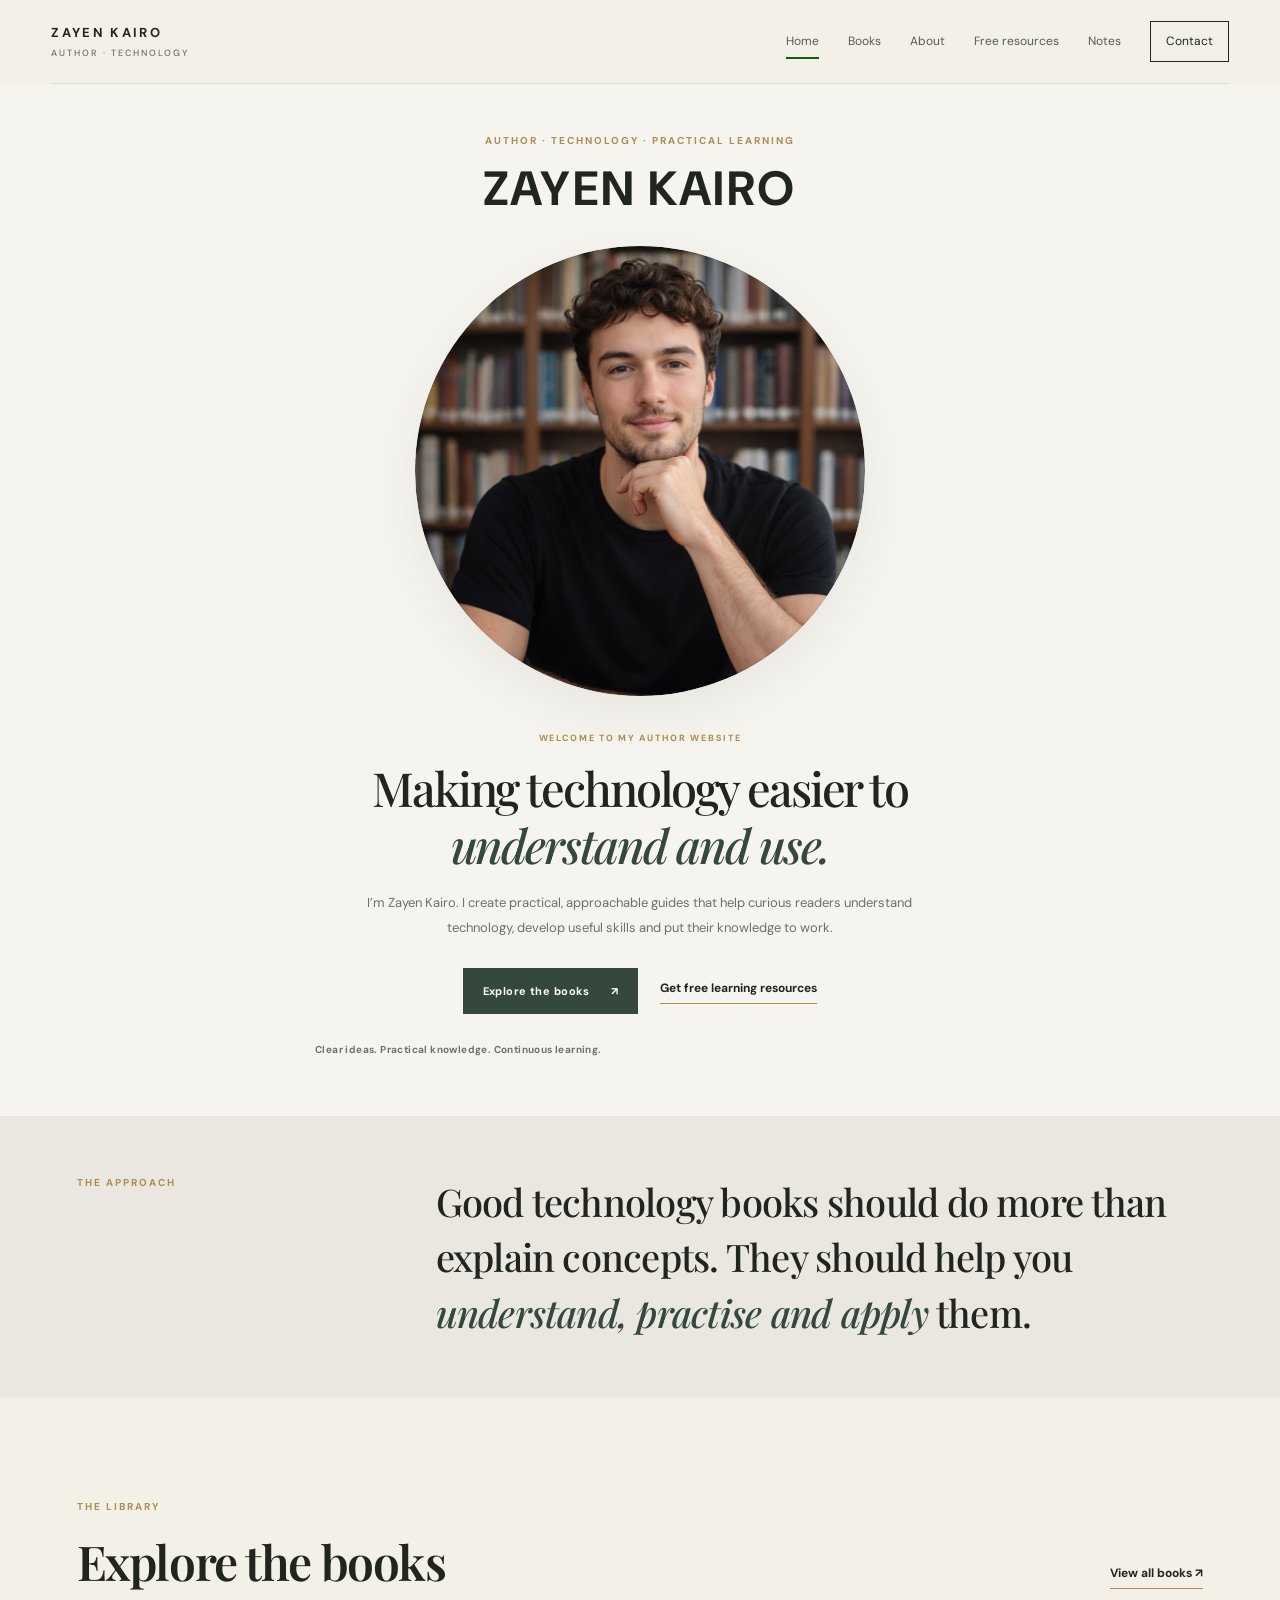
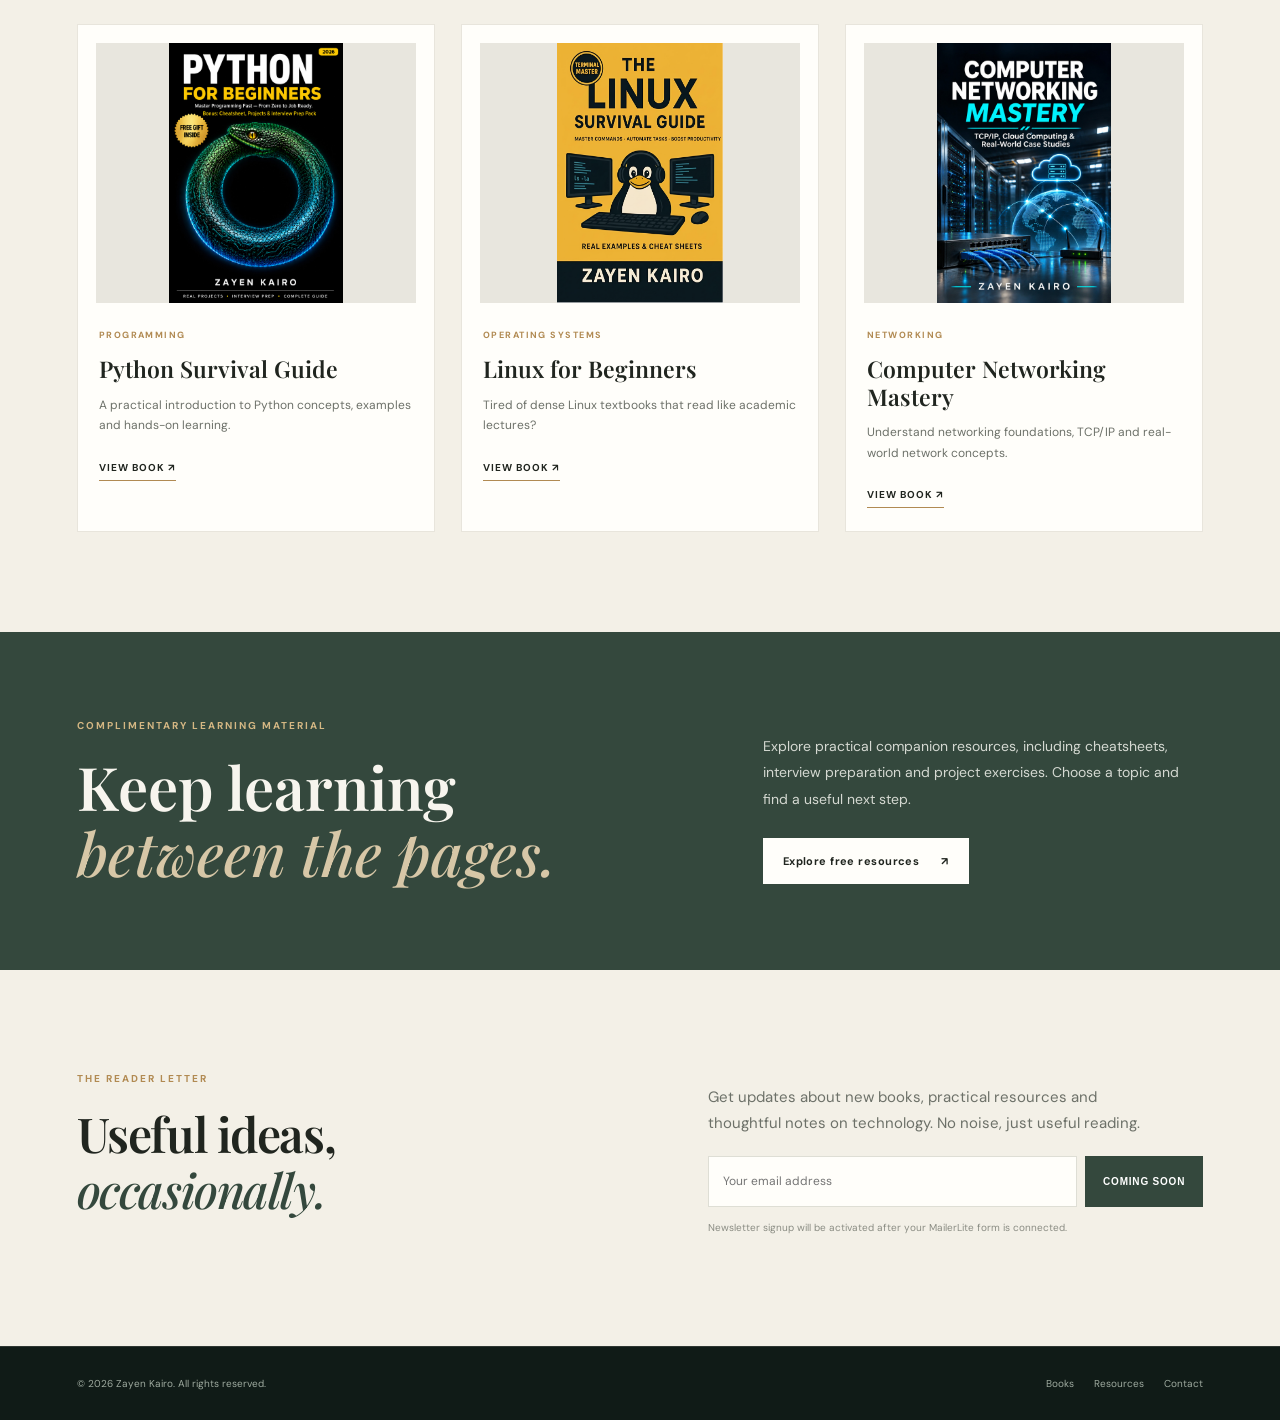
==== index.html @ c5e2b762 "get set go" ====
<!DOCTYPE html>
<html lang="en">
<head>
  <meta charset="UTF-8">
  <meta name="viewport" content="width=device-width, initial-scale=1.0">

  <meta name="description" content="Explore practical technology books and learning resources by author Zayen Kairo.">
  <meta name="theme-color" content="#f6f4ef">

  <title>Zayen Kairo | Technology Author</title>

  <link rel="preconnect" href="https://fonts.googleapis.com">
  <link rel="preconnect" href="https://fonts.gstatic.com" crossorigin>

  <link href="https://fonts.googleapis.com/css2?family=DM+Sans:wght@400;500;600;700&family=Playfair+Display:wght@500;600;700&display=swap" rel="stylesheet">

  <link rel="stylesheet" href="css/style.css">
</head>

<body class="home-page">

  <div id="site-header"></div>

  <main>

    <!-- =================================
         AUTHOR HERO SECTION
    ================================== -->

    <section class="author-hero">

      <div class="author-hero-inner wrap">

        <div class="author-heading">

          <p class="eyebrow">AUTHOR · TECHNOLOGY · PRACTICAL LEARNING</p>

          <h1>ZAYEN KAIRO</h1>

        </div>

        <!--
          AUTHOR PHOTO
          Replace this image whenever you want.
        -->

        <figure class="author-portrait">

          <div class="portrait-background"></div>

          <img
            src="images/author/me.png"
            alt="Zayen Kairo, technology author"
            fetchpriority="high"
          >

          <span class="portrait-ring" aria-hidden="true"></span>

        </figure>


        <div class="author-introduction">

          <p class="author-intro-label">
            WELCOME TO MY AUTHOR WEBSITE
          </p>

          <h2>
            Making technology easier to
            <em>understand and use.</em>
          </h2>

          <p class="author-description">
            I’m Zayen Kairo. I create practical, approachable guides
            that help curious readers understand technology,
            develop useful skills and put their knowledge to work.
          </p>

          <div class="author-hero-actions">

            <a class="button button-dark" href="books.html">
              Explore the books
              <span aria-hidden="true">↗</span>
            </a>

            <a class="text-link" href="resources.html">
              Get free learning resources
            </a>

          </div>

          <p class="author-signature">
            Clear ideas. Practical knowledge. Continuous learning.
          </p>

        </div>

      </div>

    </section>


    <!-- =================================
         AUTHOR'S APPROACH
    ================================== -->

    <section class="intro-band">

      <div class="wrap intro-grid">

        <p class="eyebrow">THE APPROACH</p>

        <p class="intro-statement">
          Good technology books should do more than explain concepts.
          They should help you
          <em>understand, practise and apply</em> them.
        </p>

      </div>

    </section>


    <!-- =================================
         FEATURED BOOKS
    ================================== -->

    <section class="section wrap">

      <div class="section-heading">

        <div>
          <p class="eyebrow">THE LIBRARY</p>
          <h2>Explore the books</h2>
        </div>

        <a class="text-link" href="books.html">
          View all books ↗
        </a>

      </div>

      <div class="book-grid" id="featured-books"></div>

    </section>


    <!-- =================================
         FREE RESOURCES
    ================================== -->

    <section class="resource-promo">

      <div class="wrap promo-grid">

        <div>
          <p class="eyebrow eyebrow-light">
            COMPLIMENTARY LEARNING MATERIAL
          </p>

          <h2>
            Keep learning
            <br>
            <em>between the pages.</em>
          </h2>
        </div>

        <div>

          <p>
            Explore practical companion resources, including
            cheatsheets, interview preparation and project exercises.
            Choose a topic and find a useful next step.
          </p>

          <a class="button button-light" href="resources.html">
            Explore free resources
            <span aria-hidden="true">↗</span>
          </a>

        </div>

      </div>

    </section>


    <!-- =================================
         NEWSLETTER
    ================================== -->

    <section class="section wrap newsletter-section">

      <div>

        <p class="eyebrow">THE READER LETTER</p>

        <h2>
          Useful ideas,
          <br>
          <em>occasionally.</em>
        </h2>

      </div>

      <div>

        <p class="muted">
          Get updates about new books, practical resources and
          thoughtful notes on technology. No noise, just useful reading.
        </p>

        <div id="newsletter-form"></div>

        <p class="form-note">
          Newsletter signup will be activated after your MailerLite
          form is connected.
        </p>

      </div>

    </section>

  </main>

  <div id="site-footer"></div>

  <script src="js/books-data.js"></script>
  <script src="js/main.js"></script>

</body>
</html>
---- css/style.css ----
:root{--paper:#f6f4ef;--white:#fffefa;--ink:#20251f;--muted:#6d7169;--line:#deded5;--green:#34483d;--gold:#b18a52;--serif:"Playfair Display",Georgia,serif;--sans:"DM Sans",Arial,sans-serif}
*{box-sizing:border-box}html{scroll-behavior:smooth}body{margin:0;background:var(--paper);color:var(--ink);font-family:var(--sans);font-size:15px;line-height:1.7}a{color:inherit}.wrap{width:min(1160px,88%);margin:auto}.site-header{height:84px;display:flex;align-items:center;justify-content:space-between;border-bottom:1px solid var(--line);width:min(1320px,92%);margin:auto}.brand{text-decoration:none;font-weight:700;letter-spacing:.18em;font-size:13px}.brand small{display:block;font-weight:500;color:var(--muted);letter-spacing:.22em;font-size:9px;margin-top:2px}.nav{display:flex;align-items:center;gap:29px}.nav a{text-decoration:none;font-size:12px;color:#555d54}.nav a:hover,.text-link:hover{color:var(--gold)}.nav .nav-cta{border:1px solid var(--ink);padding:9px 15px;color:var(--ink)}.menu-toggle{display:none;background:none;border:0;font-size:25px;color:var(--ink)}.hero{min-height:610px;display:grid;grid-template-columns:1.08fr .92fr;align-items:center;gap:5%;padding-top:55px;padding-bottom:65px}.eyebrow{font-size:10px;font-weight:700;letter-spacing:.2em;color:var(--gold);margin:0 0 19px}.hero h1,.page-hero h1{font:600 clamp(48px,6vw,78px)/1.08 var(--serif);letter-spacing:-.04em;margin:0 0 24px}.hero h1 em,.page-hero h1 em,.intro-statement em,.promo-grid h2 em,.newsletter-section h2 em{font-weight:500;color:var(--green)}.hero-intro{max-width:510px;color:var(--muted);font-size:16px;line-height:1.9}.hero-actions{display:flex;align-items:center;gap:27px;flex-wrap:wrap;margin-top:32px}.button{display:inline-flex;align-items:center;gap:22px;padding:14px 20px;text-decoration:none;font-size:11px;font-weight:700;letter-spacing:.04em;transition:transform .2s,background .2s}.button:hover{transform:translateY(-2px)}.button-dark{background:var(--green);color:white}.button-dark:hover{background:#25372d}.button-light{background:var(--white);color:var(--ink)}.text-link{text-decoration:none;font-size:12px;font-weight:700;border-bottom:1px solid var(--gold);padding-bottom:4px}.hero-art{min-height:420px;background:#e9e6dc;position:relative;display:flex;align-items:center;justify-content:center;overflow:hidden}.hero-art:before,.hero-art:after{content:"";position:absolute;border:1px solid rgba(52,72,61,.18);border-radius:50%;width:370px;height:370px}.hero-art:after{width:470px;height:470px}.art-note{position:absolute;top:32px;left:32px;font-size:9px;line-height:1.6;letter-spacing:.17em;color:var(--green);z-index:2}.book-stack{position:relative;width:250px;height:300px;z-index:2;filter:drop-shadow(18px 18px 13px rgba(36,42,34,.17))}.mock-book{position:absolute;display:flex;flex-direction:column;justify-content:space-between;padding:25px 23px}.mock-book-front{height:285px;width:205px;left:28px;top:0;background:#34483d;color:#f7f2e8;border-left:9px solid #27372e;transform:rotate(-5deg)}.mock-book-front small{font-size:7px;letter-spacing:.16em}.mock-book-front b{font:600 26px/1.15 var(--serif);letter-spacing:-.03em}.mock-book-front i{font-style:normal;font-size:8px;letter-spacing:.2em}.mock-book-back{height:270px;width:195px;left:67px;top:14px;background:#b18a52;color:#292b25;transform:rotate(8deg);padding:23px}.mock-book-back span{font-size:8px;letter-spacing:.2em}.mock-book-back b{font:600 26px/1.1 var(--serif)}.art-caption{position:absolute;bottom:24px;right:25px;font-size:9px;color:#666;letter-spacing:.04em}.intro-band{background:#e9e7df;padding:58px 0}.intro-grid{display:grid;grid-template-columns:.35fr 1fr;gap:8%}.intro-statement{font:500 clamp(25px,3vw,38px)/1.45 var(--serif);max-width:800px;margin:0;letter-spacing:-.02em}.section{padding-top:100px;padding-bottom:100px}.section-heading{display:flex;justify-content:space-between;align-items:end;margin-bottom:35px}.section-heading h2,.newsletter-section h2,.prose h2,.contact-panel h2{font:600 clamp(32px,4vw,48px)/1.15 var(--serif);margin:0;letter-spacing:-.03em}.book-grid{display:grid;grid-template-columns:repeat(3,1fr);gap:26px}.book-card{background:var(--white);padding:18px;border:1px solid #e8e5dc;min-width:0}.book-cover{height:260px;display:flex;align-items:center;justify-content:center;background:#e8e6de;overflow:hidden}.book-cover img{height:100%;width:100%;object-fit:contain}.book-meta{padding:18px 3px 5px}.book-category,.resource-number{font-size:9px;font-weight:700;letter-spacing:.16em;color:var(--gold)}.book-meta h3{font:600 23px/1.2 var(--serif);margin:9px 0}.book-meta p{font-size:12px;line-height:1.7;color:var(--muted);min-height:42px}.book-link{display:inline-block;margin-top:10px;text-decoration:none;font-size:10px;font-weight:700;letter-spacing:.1em;border-bottom:1px solid var(--gold);padding-bottom:4px}.resource-promo{background:var(--green);color:#f7f5ee;padding:85px 0}.promo-grid{display:grid;grid-template-columns:1fr .8fr;gap:12%;align-items:center}.eyebrow-light{color:#d4b783}.promo-grid h2{font:600 clamp(38px,5vw,60px)/1.1 var(--serif);margin:0}.promo-grid h2 em{color:#d7c7a7}.promo-grid p:not(.eyebrow){color:#d5d9d2;line-height:1.9;font-size:14px;margin-bottom:25px}.newsletter-section{display:grid;grid-template-columns:1fr 1fr;gap:12%;align-items:start}.muted{color:var(--muted)}.newsletter-section .muted{max-width:450px}.form-note{font-size:10px;color:#8a8c83;margin-top:12px}.newsletter-placeholder{display:flex;gap:8px;margin-top:20px}.newsletter-placeholder input{flex:1;min-width:0;padding:14px;border:1px solid var(--line);background:var(--white);font:inherit;font-size:12px}.newsletter-placeholder button{border:0;background:var(--green);color:white;padding:0 18px;font-size:10px;font-weight:700;letter-spacing:.08em}.site-footer{border-top:1px solid var(--line);padding:28px 0}.footer-inner{width:min(1160px,88%);margin:auto;display:flex;justify-content:space-between;align-items:center;gap:20px}.footer-copy{font-size:10px;color:var(--muted)}.footer-links{display:flex;gap:20px}.footer-links a{font-size:10px;color:var(--muted);text-decoration:none}.page-hero{padding-top:105px;padding-bottom:65px}.page-hero h1{font-size:clamp(45px,6vw,70px)}.page-hero>p:last-child{max-width:590px;color:var(--muted);line-height:1.9}.filter-row{display:flex;justify-content:space-between;align-items:center;margin-bottom:27px}.small{font-size:11px}.book-grid-all{grid-template-columns:repeat(3,1fr)}.about-layout{display:grid;grid-template-columns:.7fr 1fr;gap:12%;align-items:center}.about-monogram{height:350px;background:#e7e4da;display:flex;align-items:center;justify-content:center;font:600 130px var(--serif);color:var(--green);position:relative}.about-monogram span{position:absolute;bottom:25px;font:700 9px var(--sans);letter-spacing:.2em;color:var(--gold)}.prose p{color:var(--muted);line-height:2}.resource-grid{display:grid;grid-template-columns:repeat(2,1fr);gap:18px}.resource-card{background:var(--white);border:1px solid #e8e5dc;padding:34px;min-height:230px}.resource-card h2{font:600 27px var(--serif);margin:22px 0 10px}.resource-card p{font-size:13px;color:var(--muted);max-width:400px}.resource-status{display:inline-block;margin-top:15px;font-size:9px;letter-spacing:.15em;font-weight:700;color:var(--gold)}.empty-state{background:#eae7de;padding:55px;max-width:720px}.empty-state h2{font:600 34px var(--serif);margin:0 0 10px}.empty-state p{color:var(--muted)}.contact-panel{display:flex;justify-content:space-between;align-items:center;gap:30px;background:#eae7de;padding:45px;margin-bottom:80px}.contact-panel p{max-width:500px}
@media(max-width:760px){.site-header{height:72px}.menu-toggle{display:block}.nav{display:none;position:absolute;top:72px;left:0;right:0;background:var(--paper);padding:20px 6%;z-index:10;border-bottom:1px solid var(--line);flex-direction:column;align-items:flex-start;gap:17px}.nav.open{display:flex}.nav a{margin:0}.hero{grid-template-columns:1fr;padding-top:70px;gap:45px}.hero-art{min-height:390px}.intro-grid,.promo-grid,.newsletter-section,.about-layout{grid-template-columns:1fr;gap:25px}.section{padding-top:70px;padding-bottom:70px}.book-grid,.book-grid-all{grid-template-columns:repeat(2,minmax(0,1fr));gap:14px}.book-cover{height:210px}.book-card{padding:10px}.book-meta h3{font-size:19px}.book-meta p{font-size:11px}.resource-grid{grid-template-columns:1fr}.page-hero{padding-top:75px}.filter-row{align-items:flex-start;gap:12px;flex-direction:column}.contact-panel{align-items:flex-start;flex-direction:column;padding:28px}.footer-inner{align-items:flex-start;flex-direction:column}.footer-links{flex-wrap:wrap}.about-monogram{height:260px;font-size:100px}}
@media(max-width:420px){.book-grid,.book-grid-all{grid-template-columns:1fr}.book-cover{height:280px}.hero h1{font-size:46px}.hero-actions{align-items:flex-start;flex-direction:column}.newsletter-placeholder{flex-direction:column}.newsletter-placeholder button{padding:14px}}



/* =========================================================
   HOME PAGE — EDITORIAL MOTION SYSTEM
   Stylesheet Structure
========================================================= */


/* =========================================================
   01. GLOBAL DESIGN VARIABLES
========================================================= */

:root {
  --night: #101b17;
  --night-soft: #17251f;
  --cream: #f3f0e7;
  --cream-deep: #e8e4d9;
  --sage: #aeb9a8;
  --accent: #c4a16b;
}


/* =========================================================
   02. HOMEPAGE BASE
========================================================= */

body.home-page {
  background: var(--cream);
  overflow-x: hidden;
}


/* =========================================================
   03. PAGE LOADER
========================================================= */

.page-loader {
  position: fixed;
  inset: 0;
  z-index: 9999;

  display: flex;
  flex-direction: column;
  align-items: center;
  justify-content: center;
  gap: 18px;

  background: var(--night);

  transition:
    opacity 0.7s ease,
    visibility 0.7s ease;
}

.page-loader.is-hidden {
  opacity: 0;
  visibility: hidden;
}

.loader-mark {
  color: var(--cream);
  font: 600 42px var(--serif);
  letter-spacing: 0.12em;

  animation: loaderPulse 1s ease-in-out infinite alternate;
}

.loader-line {
  position: relative;

  width: 90px;
  height: 1px;
  overflow: hidden;

  background: rgba(243, 240, 231, 0.2);
}

.loader-line::after {
  position: absolute;
  inset: 0;

  content: "";
  background: var(--accent);

  transform: translateX(-100%);
  animation: loaderLine 1.1s ease-in-out infinite;
}


/* =========================================================
   04. LOADER ANIMATIONS
========================================================= */

@keyframes loaderPulse {
  to {
    opacity: 0.45;
    transform: scale(0.96);
  }
}

@keyframes loaderLine {
  to {
    transform: translateX(100%);
  }
}


/* =========================================================
   05. AMBIENT BACKGROUND EFFECTS
========================================================= */

.ambient-glow {
  position: absolute;
  z-index: 0;

  border-radius: 50%;
  pointer-events: none;

  filter: blur(80px);
  opacity: 0.16;
}

.ambient-glow-one {
  top: 140px;
  right: -180px;

  width: 420px;
  height: 420px;

  background: #71866f;
}

.ambient-glow-two {
  top: 600px;
  left: -180px;

  width: 300px;
  height: 300px;

  background: #b18a52;
}

/* =========================================
   HOMEPAGE HEADER AND NAVIGATION
   Use the same global navigation as other pages
   ========================================= */

/* Navigation inherits all styles from style.css.
   Do not add homepage-specific header or nav overrides. */


/* =========================================================
   07. HOMEPAGE HERO SECTION
========================================================= */

.home-hero {
  position: relative;

  display: flex;
  align-items: center;

  min-height: 690px;
  overflow: hidden;

  color: var(--cream);
  background: var(--night);
}

.hero-grid-lines {
  position: absolute;
  inset: 0;

  opacity: 0.16;

  background-image:
    linear-gradient(
      rgba(220, 225, 211, 0.12) 1px,
      transparent 1px
    ),
    linear-gradient(
      90deg,
      rgba(220, 225, 211, 0.12) 1px,
      transparent 1px
    );

  background-size: 78px 78px;

  mask-image: linear-gradient(
    90deg,
    black,
    transparent 95%
  );
}

.hero-content {
  position: relative;
  z-index: 2;

  display: grid;
  grid-template-columns: 1.05fr 0.95fr;
  align-items: center;
  gap: 4%;

  padding-top: 45px;
  padding-bottom: 95px;
}


/* =========================================================
   08. HERO EYEBROW AND INDICATORS
========================================================= */

.hero-eyebrow {
  display: flex;
  align-items: center;
  gap: 10px;

  color: #c5ad86;

  opacity: 0;
  animation: riseIn 0.8s 0.25s forwards;
}

.eyebrow-dot,
.label-pulse {
  display: inline-block;

  width: 6px;
  height: 6px;

  background: var(--accent);
  border-radius: 50%;

  box-shadow: 0 0 0 5px rgba(196, 161, 107, 0.13);
}


/* =========================================================
   09. HERO TYPOGRAPHY
========================================================= */

.hero-title {
  display: flex;
  flex-direction: column;

  margin: 0 0 28px;

  font: 500 clamp(55px, 7vw, 94px) / 0.99 var(--serif);
  letter-spacing: -0.055em;
}

.hero-title span {
  display: block;
  overflow: hidden;

  opacity: 0;
  transform: translateY(45px);

  animation: titleRise 0.9s cubic-bezier(0.2, 0.7, 0.2, 1) forwards;
}

.hero-title span:nth-child(2) {
  animation-delay: 0.15s;
}

.hero-title em {
  color: #c7b28f;
  font-weight: 500;
}

.hero-description {
  max-width: 490px;

  color: #b5c0b6;
  font-size: 15px;
  line-height: 1.95;

  opacity: 0;
  animation: riseIn 0.8s 0.55s forwards;
}


/* =========================================================
   10. HERO BUTTONS AND LINKS
========================================================= */

.hero-buttons {
  display: flex;
  align-items: center;
  gap: 28px;

  margin-top: 34px;

  opacity: 0;
  animation: riseIn 0.8s 0.7s forwards;
}

.button-cream {
  color: var(--night);
  background: var(--cream);
}

.button-cream:hover {
  background: white;
}

.button-arrow {
  font-size: 17px;
  transition: transform 0.25s;
}

.button:hover .button-arrow {
  transform: translate(3px, -3px);
}

.hero-secondary-link {
  padding-bottom: 7px;

  color: #d3d9d0;
  font-size: 11px;
  text-decoration: none;

  border-bottom: 1px solid rgba(211, 217, 208, 0.45);
}

.hero-secondary-link span {
  margin-left: 9px;
  color: var(--accent);
}

.hero-proof {
  display: flex;
  align-items: center;
  gap: 12px;

  margin-top: 58px;

  color: #89978c;
  font-size: 9px;
  letter-spacing: 0.06em;

  opacity: 0;
  animation: riseIn 0.8s 0.9s forwards;
}

.proof-line {
  width: 35px;
  height: 1px;

  background: var(--accent);
}


/* =========================================================
   11. HERO VISUAL COMPOSITION
========================================================= */

.hero-visual {
  position: relative;

  display: flex;
  align-items: center;
  justify-content: center;

  height: 500px;

  opacity: 0;
  animation: visualAppear 1.2s 0.35s forwards;
}


/* Orbital Elements */

.visual-orbit {
  position: absolute;

  aspect-ratio: 1;

  border: 1px solid rgba(204, 193, 163, 0.19);
  border-radius: 50%;
}

.orbit-one {
  width: 390px;
  animation: orbitSpin 45s linear infinite;
}

.orbit-two {
  width: 480px;

  border-style: dashed;
  opacity: 0.55;

  animation: orbitSpin 70s linear infinite reverse;
}


/* Visual Markers */

.visual-cross {
  position: absolute;

  width: 7px;
  height: 7px;

  background: var(--accent);
  border-radius: 50%;

  box-shadow: 0 0 20px rgba(196, 161, 107, 0.6);
}

.cross-one {
  top: 16%;
  right: 18%;
}

.cross-two {
  bottom: 18%;
  left: 13%;

  width: 4px;
  height: 4px;

  background: #d5dccc;
}


/* Floating Labels */

.floating-label {
  position: absolute;
  z-index: 4;

  color: #9ca99c;
  font-size: 8px;
  line-height: 1.7;
  letter-spacing: 0.18em;
}

.label-top {
  top: 10%;
  left: 4%;
}

.label-bottom {
  right: 2%;
  bottom: 9%;

  display: flex;
  align-items: center;
  gap: 10px;
}


/* =========================================================
   12. THREE-DIMENSIONAL BOOK COMPOSITION
========================================================= */

.hero-book-scene {
  position: relative;

  width: 300px;
  height: 360px;

  perspective: 1000px;
  transform: rotate(-4deg);

  animation: bookFloat 6s ease-in-out infinite;
}

.hero-book {
  position: absolute;
  top: 22px;

  display: flex;
  flex-direction: column;
  justify-content: space-between;

  height: 310px;
  padding: 25px;

  box-shadow: 18px 25px 45px rgba(0, 0, 0, 0.25);
}

.hero-book-front {
  left: 25px;

  width: 225px;

  color: #25362e;
  background: linear-gradient(145deg, #d6c8a9, #b8a580);

  transform: rotateY(-12deg) rotateZ(-1deg);
  transform-origin: left center;

  border-left: 10px solid #9d8d6d;
}

.hero-book-back {
  left: 68px;

  width: 220px;

  color: #e6e2d6;
  background: #526558;

  transform: rotateY(12deg) rotateZ(4deg);

  border-left: 9px solid #35493e;
}


/* Book Cover Typography */

.book-small {
  font-size: 7px;
  letter-spacing: 0.2em;
}

.front-title {
  font: 600 37px / 0.98 var(--serif);
  letter-spacing: -0.04em;
}

.front-title i {
  color: #657467;
  font-size: 23px;
  font-weight: 500;
}

.front-rule {
  width: 35px;
  height: 1px;

  background: #7f806c;
}

.book-author {
  font-size: 8px;
  letter-spacing: 0.22em;
}

.back-symbol {
  color: #d4c6a7;
  font: 100px var(--serif);
  text-align: center;
}


/* Book Shadow */

.book-shadow {
  position: absolute;
  bottom: 5px;
  left: 25px;

  width: 260px;
  height: 30px;

  background: #000;
  border-radius: 50%;

  filter: blur(22px);
  opacity: 0.45;

  transform: rotate(3deg);
}


/* Visual Index */

.visual-index {
  position: absolute;
  top: 48%;
  right: 4%;

  color: #d7c8aa;
  font-size: 10px;
  letter-spacing: 0.12em;
}

.visual-index span {
  margin: 0 5px;
  color: #64766a;
}


/* Scroll Indicator */

.scroll-cue {
  position: absolute;
  bottom: 25px;
  left: 6%;

  display: flex;
  align-items: center;
  gap: 12px;

  color: #89978c;
  font-size: 8px;
  letter-spacing: 0.2em;
  text-decoration: none;
}

.scroll-cue-line {
  width: 1px;
  height: 28px;

  background: var(--accent);
  transform-origin: top;

  animation: scrollLine 1.7s ease-in-out infinite;
}


/* =========================================================
   13. HERO ANIMATION KEYFRAMES
========================================================= */

@keyframes riseIn {
  to {
    opacity: 1;
    transform: none;
  }
}

@keyframes titleRise {
  to {
    opacity: 1;
    transform: translateY(0);
  }
}

@keyframes visualAppear {
  to {
    opacity: 1;
  }
}

@keyframes orbitSpin {
  to {
    transform: rotate(360deg);
  }
}

@keyframes bookFloat {
  0%,
  100% {
    transform: translateY(0) rotate(-4deg);
  }

  50% {
    transform: translateY(-13px) rotate(-2deg);
  }
}

@keyframes scrollLine {
  0%,
  100% {
    transform: scaleY(0.45);
    opacity: 0.45;
  }

  50% {
    transform: scaleY(1);
    opacity: 1;
  }
}


/* =========================================================
   14. EDITORIAL TICKER
========================================================= */

.ticker {
  overflow: hidden;
  padding: 13px 0;

  color: #17251f;
  background: #c4a16b;

  white-space: nowrap;
}

.ticker-track {
  display: flex;
  align-items: center;
  justify-content: space-around;
  gap: 34px;

  width: max-content;
  min-width: 200%;

  animation: tickerMove 34s linear infinite;
}

.ticker span {
  font-size: 9px;
  font-weight: 700;
  letter-spacing: 0.2em;
}

.ticker b {
  font-size: 13px;
  font-weight: 400;
}

@keyframes tickerMove {
  to {
    transform: translateX(-50%);
  }
}


/* =========================================================
   15. INTRODUCTION SECTION
========================================================= */

.section-dark {
  color: var(--cream);
  background: var(--night-soft);
}

.home-intro {
  padding: 130px 0 140px;
}

.intro-home-grid {
  display: grid;
  grid-template-columns: 0.4fr 1.2fr 0.55fr;
  align-items: start;
  gap: 7%;
}


/* Section Labels */

.section-kicker {
  display: flex;
  align-items: center;
  gap: 13px;

  color: #9a8a6b;
  font-size: 9px;
  font-weight: 700;
  letter-spacing: 0.18em;
}

.section-kicker span:first-child {
  color: var(--accent);
}


/* Shared Section Headings */

.intro-home-copy h2,
.books-heading h2,
.resource-feature-copy h2,
.newsletter-home-copy h2,
.closing-inner h2 {
  margin: 0 0 24px;

  font: 500 clamp(40px, 5vw, 64px) / 1.12 var(--serif);
  letter-spacing: -0.04em;
}

.intro-home-copy h2 em,
.books-heading h2 em,
.resource-feature-copy h2 em,
.newsletter-home-copy h2 em,
.closing-inner h2 em {
  color: #b99c70;
  font-weight: 500;
}


/* Introduction Text */

.intro-home-copy p,
.resource-feature-copy > p,
.newsletter-home-copy > p:not(.eyebrow) {
  max-width: 570px;

  color: #aeb8ad;
  font-size: 13px;
  line-height: 2;
}


/* Editorial Text Link */

.line-link {
  display: inline-flex;
  align-items: center;
  gap: 25px;

  margin-top: 22px;
  padding: 0 0 9px;

  color: #d7c8aa;
  font-size: 9px;
  font-weight: 700;
  letter-spacing: 0.12em;
  text-decoration: none;

  border-bottom: 1px solid rgba(196, 161, 107, 0.5);
}

.line-link span {
  font-size: 15px;
}


/* Introduction Side Note */

.intro-side-note {
  margin-top: 70px;
  padding: 5px 0 5px 25px;

  border-left: 1px solid rgba(196, 161, 107, 0.35);
}

.note-symbol {
  color: var(--accent);
  font: 60px / 0.6 var(--serif);
}

.intro-side-note p {
  color: #d5d8cf;
  font: italic 19px / 1.5 var(--serif);
}

.note-signature {
  color: #8f9a8e;
  font-size: 8px;
  letter-spacing: 0.2em;
}


/* =========================================================
   16. BOOK LIBRARY SECTION
========================================================= */

.section-light {
  color: var(--night);
  background: var(--cream);
}

.home-books {
  padding: 110px 0 125px;
}

.section-topline {
  display: flex;
  align-items: center;
  justify-content: space-between;
}

.dark-link {
  color: var(--green);
}


/* Books Section Heading */

.books-heading {
  display: flex;
  align-items: end;
  justify-content: space-between;
  gap: 30px;

  margin: 42px 0 50px;
}

.books-heading h2 {
  margin: 0;
}

.books-heading h2 em,
.newsletter-home-copy h2 em {
  color: #667b68;
}

.books-heading > p {
  max-width: 360px;
  margin: 0 0 5px;

  color: #6e756d;
  font-size: 12px;
  line-height: 1.9;
}


/* Book Grid */

.home-book-grid {
  display: grid;
  grid-template-columns: repeat(3, 1fr);
  gap: 22px;
}


/* Book Cards */

.home-book-grid .book-card {
  padding: 15px;

  background: #eeece4;
  border: 1px solid #dfddd3;

  transition:
    transform 0.45s cubic-bezier(0.2, 0.7, 0.2, 1),
    box-shadow 0.45s;
}

.home-book-grid .book-card:hover {
  transform: translateY(-9px);
  box-shadow: 0 22px 35px rgba(31, 43, 34, 0.09);
}


/* Book Covers */

.home-book-grid .book-cover {
  height: 285px;
  overflow: hidden;

  background: #e5e1d6;
}

.home-book-grid .book-cover img {
  transition: transform 0.6s;
}

.home-book-grid .book-card:hover .book-cover img {
  transform: scale(1.04);
}


/* Book Details */

.home-book-grid .book-meta {
  padding: 17px 5px 7px;
}

.home-book-grid .book-meta h3 {
  color: #25372d;
  font: 600 21px var(--serif);
}

.home-book-grid .book-meta p {
  min-height: 42px;
}

.home-book-grid .book-link {
  color: #34483d;
}


/* =========================================================
   17. RESOURCE FEATURE SECTION
========================================================= */

.resource-feature {
  position: relative;

  overflow: hidden;
  padding: 110px 0;

  color: var(--cream);
  background: #34483d;
}

.resource-feature-pattern {
  position: absolute;
  inset: 0;

  opacity: 0.12;

  background-image: radial-gradient(
    #d8d2bf 1px,
    transparent 1px
  );

  background-size: 22px 22px;

  mask-image: linear-gradient(
    90deg,
    black,
    transparent
  );
}

.resource-feature-grid {
  position: relative;

  display: grid;
  grid-template-columns: 1fr 1fr;
  align-items: center;
  gap: 12%;
}


/* Resource Artwork */

.resource-art {
  position: relative;

  display: flex;
  align-items: center;
  justify-content: center;

  height: 380px;
}

.resource-sheet {
  position: absolute;

  display: flex;
  flex-direction: column;
  justify-content: space-between;

  width: 230px;
  height: 300px;
  padding: 24px;

  box-shadow: 20px 25px 35px rgba(0, 0, 0, 0.2);
}

.sheet-back {
  color: #34483d;
  background: #c5b38e;

  transform: rotate(9deg) translate(25px, 4px);
}

.sheet-front {
  color: #34483d;
  background: #e9e4d7;

  transform: rotate(-7deg) translate(-15px, -5px);

  border-left: 7px solid #b2a37f;
}


/* Resource Sheet Typography */

.resource-sheet > span {
  font-size: 7px;
  letter-spacing: 0.2em;
}

.resource-sheet strong {
  font: 600 43px / 0.98 var(--serif);
  letter-spacing: -0.04em;
}

.resource-sheet i {
  font-size: 7px;
  font-style: normal;
  letter-spacing: 0.15em;
}

.sheet-lines {
  height: 120px;

  background: repeating-linear-gradient(
    to bottom,
    transparent 0 17px,
    rgba(52, 72, 61, 0.25) 18px 19px
  );
}


/* Resource Stamp */

.resource-stamp {
  position: absolute;
  right: 6%;
  bottom: 12%;

  padding: 9px 12px;

  color: #dfc99e;
  font-size: 9px;
  letter-spacing: 0.15em;

  border: 1px solid rgba(223, 201, 158, 0.55);

  transform: rotate(5deg);
}


/* Resource Text */

.light-kicker {
  color: #d5c5a4;
}

.resource-feature-copy h2 {
  font-size: clamp(48px, 6vw, 72px);
}

.resource-feature-copy h2 em {
  color: #d2bd94;
}

.resource-feature-copy > p {
  max-width: 440px;
  margin-bottom: 28px;

  color: #d0d8cf;
}


/* =========================================================
   18. NEWSLETTER SECTION
========================================================= */

.newsletter-home {
  padding: 120px 0;
}

.newsletter-home-grid {
  display: grid;
  grid-template-columns: 0.45fr 1fr 0.6fr;
  align-items: center;
  gap: 7%;
}

.newsletter-home-copy h2 {
  font-size: clamp(40px, 4.5vw, 59px);
}

.newsletter-home-copy > p:not(.eyebrow) {
  max-width: 500px;
  color: #6e756d;
}


/* Newsletter Status */

.newsletter-coming-soon {
  display: inline-block;

  margin-top: 18px;
  padding: 13px 0;

  color: #718071;
  font-size: 9px;
  font-weight: 700;
  letter-spacing: 0.15em;

  border-bottom: 1px solid #b7b6a9;
}

.newsletter-privacy {
  display: block;

  margin-top: 12px;

  color: #96988d;
  font-size: 9px;
}


/* =========================================================
   19. NEWSLETTER ORBIT GRAPHIC
========================================================= */

.newsletter-orbit {
  position: relative;

  display: flex;
  align-items: center;
  justify-content: center;
  gap: 9px;

  width: 210px;
  height: 210px;

  color: #667b68;
  font-size: 8px;
  letter-spacing: 0.14em;

  border: 1px solid #d2d0c5;
  border-radius: 50%;

  animation: orbitSpin 35s linear infinite;
}

.newsletter-orbit::before,
.newsletter-orbit::after {
  position: absolute;
  inset: 17px;

  content: "";

  border: 1px dashed #d2d0c5;
  border-radius: 50%;
}

.newsletter-orbit::after {
  inset: -12px;
  border-color: #e1ded4;
}

.newsletter-orbit i {
  color: var(--accent);
  font-style: normal;
}

.orbit-center {
  position: absolute;

  display: grid;
  place-items: center;

  width: 65px;
  height: 65px;

  color: #eee8d9;
  background: #34483d;

  border-radius: 50%;

  font: 20px var(--serif);
  letter-spacing: 0.08em;

  animation: orbitSpin 35s linear infinite reverse;
}


/* =========================================================
   20. CLOSING CALL TO ACTION
========================================================= */

.closing-note {
  padding: 100px 0 110px;

  background: #e6e3d9;
  text-align: center;
}

.closing-inner .eyebrow {
  margin-bottom: 20px;
}

.closing-inner h2 {
  margin-bottom: 30px;
  font-size: clamp(42px, 5vw, 65px);
}

.closing-inner h2 em {
  color: #667b68;
}

.button-dark {
  color: #fff;
  background: #34483d;
}

.closing-inner .button {
  margin: auto;
}


/* =========================================================
   21. SCROLL REVEAL EFFECTS
========================================================= */

.reveal {
  opacity: 0;
  transform: translateY(28px);

  transition:
    opacity 0.8s ease,
    transform 0.8s cubic-bezier(0.2, 0.7, 0.2, 1);
}

.reveal.is-visible {
  opacity: 1;
  transform: translateY(0);
}


/* =========================================================
   22. HOMEPAGE FOOTER
========================================================= */

.home-page .site-footer {
  color: #b8c1b6;
  background: var(--night);

  border-color: rgba(243, 240, 231, 0.13);
}

.home-page .footer-copy,
.home-page .footer-links a {
  color: #9eaa9f;
}


/* =========================================================
   23. ABOUT PAGE STYLES
   Loaded after css/style.css.
   These rules only add or override About page presentation
   without replacing global styles.
========================================================= */


.about-page {
    overflow-x: hidden;
}

.about-hero {
    padding-top: 90px;
    padding-bottom: 65px;
}

/* Author profile layout */
.about-profile {
    display: grid;
    grid-template-columns: minmax(0, 0.85fr) minmax(0, 1.15fr);
    gap: clamp(42px, 7vw, 95px);
    align-items: center;
    padding-top: 65px;
    padding-bottom: 120px;
}

/* Author photograph */
.author-photo-column {
    position: relative;
    width: 100%;
    max-width: 410px;
    margin: 0 auto;
}

.author-photo-frame {
    position: relative;
    overflow: hidden;
    aspect-ratio: 4 / 5;
    background: #e4e1d6;
    border: 1px solid #d5d1c4;
}

.author-photo {
    display: block;
    width: 100%;
    height: 100%;
    object-fit: cover;
    object-position: center 30%;
    transition: transform 1s cubic-bezier(.2, .7, .2, 1);
}

.author-photo-frame:hover .author-photo {
    transform: scale(1.045);
}

.author-photo-caption {
    display: flex;
    justify-content: space-between;
    gap: 12px;
    margin-top: 16px;
    color: #778074;
    font-size: 8px;
    letter-spacing: .15em;
}

.author-photo-number {
    color: #a28a63;
    white-space: nowrap;
}

.author-side-decoration {
    position: absolute;
    top: -14px;
    right: -14px;
    width: 75px;
    height: 75px;
    border-top: 1px solid #b69c70;
    border-right: 1px solid #b69c70;
    pointer-events: none;
}

/* Biography */
.author-biography h2 {
    margin-bottom: 28px;
    color: #26392e;
    font-family: "Playfair Display", Georgia, serif;
    font-size: clamp(38px, 4vw, 56px);
    font-weight: 500;
    line-height: 1.15;
}

.author-biography h2 em {
    color: #758b73;
    font-weight: 500;
}

.author-biography p:not(.eyebrow) {
    margin-bottom: 18px;
    color: #69736a;
    font-size: 13px;
    line-height: 2;
}

.author-signature {
    display: flex;
    align-items: center;
    gap: 14px;
    margin-top: 35px;
    color: #526b58;
    font-size: 9px;
    font-weight: 700;
    letter-spacing: .2em;
}

.signature-line {
    width: 35px;
    height: 1px;
    background: #b69c70;
}

/* Philosophy statement */
.author-philosophy {
    padding: 100px 20px;
    background: #34483d;
    color: #f3f0e7;
    text-align: center;
}

.philosophy-inner h2 {
    margin: 25px 0;
    font-family: "Playfair Display", Georgia, serif;
    font-size: clamp(36px, 5vw, 62px);
    font-weight: 500;
    line-height: 1.2;
}

.philosophy-inner h2 em {
    color: #d1b78d;
}

.philosophy-inner > p:last-child {
    color: #c4cec3;
    font-size: 12px;
    letter-spacing: .08em;
}

/* Areas of interest */
.author-expertise {
    padding-top: 110px;
    padding-bottom: 120px;
}

.author-expertise > h2 {
    margin: 30px 0 45px;
    color: #26392e;
    font-family: "Playfair Display", Georgia, serif;
    font-size: clamp(38px, 4vw, 48px);
    font-weight: 500;
}

.author-expertise > h2 em {
    color: #758b73;
}

.expertise-grid {
    display: grid;
    grid-template-columns: repeat(4, minmax(0, 1fr));
    border-top: 1px solid #d9d6ca;
    border-bottom: 1px solid #d9d6ca;
}

.expertise-item {
    padding: 28px 20px;
    border-right: 1px solid #d9d6ca;
    transition: background .35s ease, transform .35s ease;
}

.expertise-item:first-child {
    padding-left: 0;
}

.expertise-item:last-child {
    border-right: 0;
}

.expertise-item:hover {
    background: #ebe8dd;
    transform: translateY(-4px);
}

.expertise-item > span {
    color: #a58c64;
    font-size: 9px;
    letter-spacing: .15em;
}

.expertise-item h3 {
    margin: 20px 0 12px;
    color: #34483d;
    font-family: "Playfair Display", Georgia, serif;
    font-size: 20px;
    font-weight: 500;
}

.expertise-item p {
    color: #737b71;
    font-size: 11px;
    line-height: 1.9;
}


/* ==========================================
   HOMEPAGE AUTHOR HERO
   Minimal editorial portrait layout
========================================== */

.author-hero {
  position: relative;
  overflow: hidden;
  padding: 48px 0 58px;
  background: var(--paper);
  text-align: center;
}

.author-hero-inner {
  display: flex;
  flex-direction: column;
  align-items: center;
}

/* AUTHOR NAME */

.author-heading {
  position: relative;
  z-index: 2;
}

.author-heading .eyebrow {
  margin-bottom: 12px;
}

.author-heading h1 {
  margin: 0;
  color: var(--ink);
  font-family: var(--sans);
  font-size: clamp(34px, 4vw, 48px);
  font-weight: 700;
  letter-spacing: .045em;
  line-height: 1.15;
}


/* CIRCULAR PORTRAIT */

.author-portrait {
  position: relative;
  isolation: isolate;

  width: clamp(280px, 38vw, 450px);
  aspect-ratio: 1 / 1;

  margin: 30px auto 35px;
  overflow: hidden;
  border-radius: 50%;

  background: #e9eee6;

  box-shadow:
    0 18px 55px rgba(32, 59, 45, .07),
    inset 0 0 0 1px rgba(32, 59, 45, .05);
}

.portrait-background {
  position: absolute;
  z-index: -1;
  inset: 0;
  border-radius: 50%;

  background:
    radial-gradient(
      circle at 50% 42%,
      #f8faf5 0%,
      #edf1e9 58%,
      #e3e9df 100%
    );
}

.author-portrait img {
  display: block;
  width: 100%;
  height: 100%;

  object-fit: cover;
  object-position: center 25%;

  border-radius: 50%;
}

.portrait-ring {
  position: absolute;
  inset: 0;
  z-index: 2;

  border: 1px solid rgba(32, 59, 45, .10);
  border-radius: 50%;

  pointer-events: none;
}


/* INTRODUCTION */

.author-introduction {
  width: min(680px, 100%);
  margin: 0 auto;
  padding: 0 15px;
}

.author-intro-label {
  margin: 0 0 14px;

  color: var(--gold);
  font-size: 9px;
  font-weight: 700;
  letter-spacing: .19em;
}

.author-introduction h2 {
  max-width: 650px;
  margin: 0 auto;

  color: var(--ink);
  font-family: var(--serif);
  font-size: clamp(32px, 4vw, 47px);
  font-weight: 500;
  line-height: 1.2;
  letter-spacing: -.045em;
}

.author-introduction h2 em {
  color: var(--green);
  font-weight: 500;
}

.author-description {
  max-width: 550px;
  margin: 18px auto 0;

  color: var(--muted);
  font-size: 13px;
  line-height: 1.9;
}


/* HERO ACTIONS */

.author-hero-actions {
  display: flex;
  justify-content: center;
  align-items: center;
  flex-wrap: wrap;
  gap: 22px;

  margin-top: 27px;
}

.author-hero-actions .button {
  min-height: 45px;
}

.author-signature {
  margin: 27px 0 0;

  color: var(--muted);
  font-size: 10px;
  letter-spacing: .04em;
}


/* TABLET */

@media (max-width: 800px) {

  .author-hero {
    padding: 40px 0 48px;
  }

  .author-portrait {
    width: clamp(260px, 52vw, 360px);
    margin-top: 27px;
    margin-bottom: 28px;
  }

}


/* MOBILE */

@media (max-width: 520px) {

  .author-hero {
    padding: 32px 0 40px;
  }

  .author-heading .eyebrow {
    font-size: 8px;
    letter-spacing: .13em;
  }

  .author-heading h1 {
    font-size: 31px;
  }

  .author-portrait {
    width: min(76vw, 310px);
    margin: 25px auto;
  }

  .author-introduction {
    padding: 0 5px;
  }

  .author-introduction h2 {
    font-size: 34px;
  }

  .author-description {
    font-size: 12px;
    line-height: 1.85;
  }

  .author-hero-actions {
    flex-direction: column;
    gap: 17px;
  }

  .author-signature {
    font-size: 9px;
    line-height: 1.7;
  }

}

/* ACCESSIBILITY */

@media (prefers-reduced-motion: reduce) {

  .author-portrait,
  .author-portrait img {
    transition: none;
  }

}


/* Tablet */
@media (max-width: 850px) {
    .about-profile {
        grid-template-columns: minmax(0, .9fr) minmax(0, 1.1fr);
        gap: 45px;
    }

    .expertise-grid {
        grid-template-columns: repeat(2, minmax(0, 1fr));
    }

    .expertise-item:nth-child(2) {
        border-right: 0;
    }

    .expertise-item:nth-child(3),
    .expertise-item:nth-child(4) {
        border-top: 1px solid #0e600c;
    }

    .expertise-item:nth-child(3) {
        padding-left: 0;
    }
}

/* Mobile */
@media (max-width: 600px) {
    .about-hero {
        padding-top: 65px;
    }

    .about-profile {
        grid-template-columns: 1fr;
        gap: 55px;
        padding-top: 30px;
        padding-bottom: 80px;
    }

    .author-photo-column {
        max-width: 360px;
    }

    .author-biography h2 {
        font-size: 40px;
    }

    .author-philosophy {
        padding: 75px 20px;
    }

    .author-expertise {
        padding-top: 80px;
        padding-bottom: 80px;
    }

    .expertise-grid {
        grid-template-columns: 1fr;
    }

    .expertise-item,
    .expertise-item:first-child,
    .expertise-item:nth-child(3) {
        padding: 25px 5px;
        border-top: 0;
        border-right: 0;
        border-bottom: 1px solid #0e600c;
    }

    .expertise-item:last-child {
        border-bottom: 0;
    }
}

/* =================================
   ANIMATED NAVIGATION UNDERLINE
================================= */

#site-header nav a {
    position: relative;
    text-decoration: none;
}

#site-header nav a::after {
    content: "";
    position: absolute;
    left: 0;
    bottom: -7px;
    width: 100%;
    height: 2px;
    background: #0e600c;

    transform: scaleX(0);
    transform-origin: left;
    transition: transform 0.35s ease;
}

/* Hover Effect */

#site-header nav a:hover::after {
    transform: scaleX(1);
}

/* Active Page */

#site-header nav a.is-active::after {
    transform: scaleX(1);
}

/* Respect visitors who prefer reduced motion */
@media (prefers-reduced-motion: reduce) {
    .author-photo,
    .expertise-item {
        transition: none;
    }

    .expertise-item:hover {
        transform: none;
    }
}

@media(max-width:850px){.hero-content{grid-template-columns:1fr .8fr;gap:1%}.hero-visual{transform:scale(.86);margin-left:-25px}.hero-title{font-size:clamp(54px,7vw,75px)}.intro-home-grid{grid-template-columns:.35fr 1fr}.intro-side-note{grid-column:2;margin-top:15px;max-width:300px}.newsletter-home-grid{grid-template-columns:.3fr 1fr}.newsletter-orbit{display:none}}
@media(max-width:650px){.home-page .site-header {
  height: 75px;
  padding: 0 6%;
}

.home-page .nav {
  top: 75px;
  background: #14211b;
  border-color: rgba(243,240,231,.15);
}

.home-page .nav a {
  color: #d7ded4;
}
.home-hero{min-height:auto}.hero-content{grid-template-columns:1fr;padding-top:70px;padding-bottom:75px}.hero-title{font-size:clamp(57px,14vw,78px)}.hero-description{font-size:14px}.hero-proof{margin-top:35px}.hero-visual{height:390px;transform:none;margin:15px 0 0}.orbit-one{width:300px}.orbit-two{width:365px}.hero-book-scene{transform:scale(.85) rotate(-4deg)}.scroll-cue{bottom:15px}.intro-home-grid{grid-template-columns:1fr;gap:30px}.intro-side-note{grid-column:auto;margin:5px 0 0 30px}.home-intro,.home-books,.newsletter-home{padding:80px 0}.books-heading{display:block;margin:32px 0}.books-heading>p{margin-top:18px}.home-book-grid{grid-template-columns:1fr 1fr;gap:12px}.home-book-grid .book-cover{height:220px}.home-book-grid .book-meta h3{font-size:18px}.home-book-grid .book-meta p{font-size:11px}.resource-feature{padding:75px 0}.resource-feature-grid{grid-template-columns:1fr;gap:25px}.resource-art{height:330px;order:2}.resource-feature-copy{order:1}.resource-sheet{transform:scale(.9) rotate(-7deg)}.sheet-back{transform:scale(.9) rotate(9deg) translate(25px,4px)}.newsletter-home-grid{grid-template-columns:1fr;gap:30px}.newsletter-home-copy{max-width:540px}.closing-note{padding:75px 0}.ticker-track{gap:22px}.ticker span{font-size:8px}}
@media(max-width:390px){.home-book-grid{grid-template-columns:1fr}.home-book-grid .book-cover{height:280px}.hero-buttons{align-items:flex-start;flex-direction:column;gap:20px}.hero-visual{transform:scale(.9);margin-left:-10px;margin-right:-10px}}
@media(prefers-reduced-motion:reduce){*,*::before,*::after{scroll-behavior:auto!important;animation-duration:.01ms!important;animation-iteration-count:1!important;transition-duration:.01ms!important}.reveal{opacity:1;transform:none}.page-loader{display:none}}
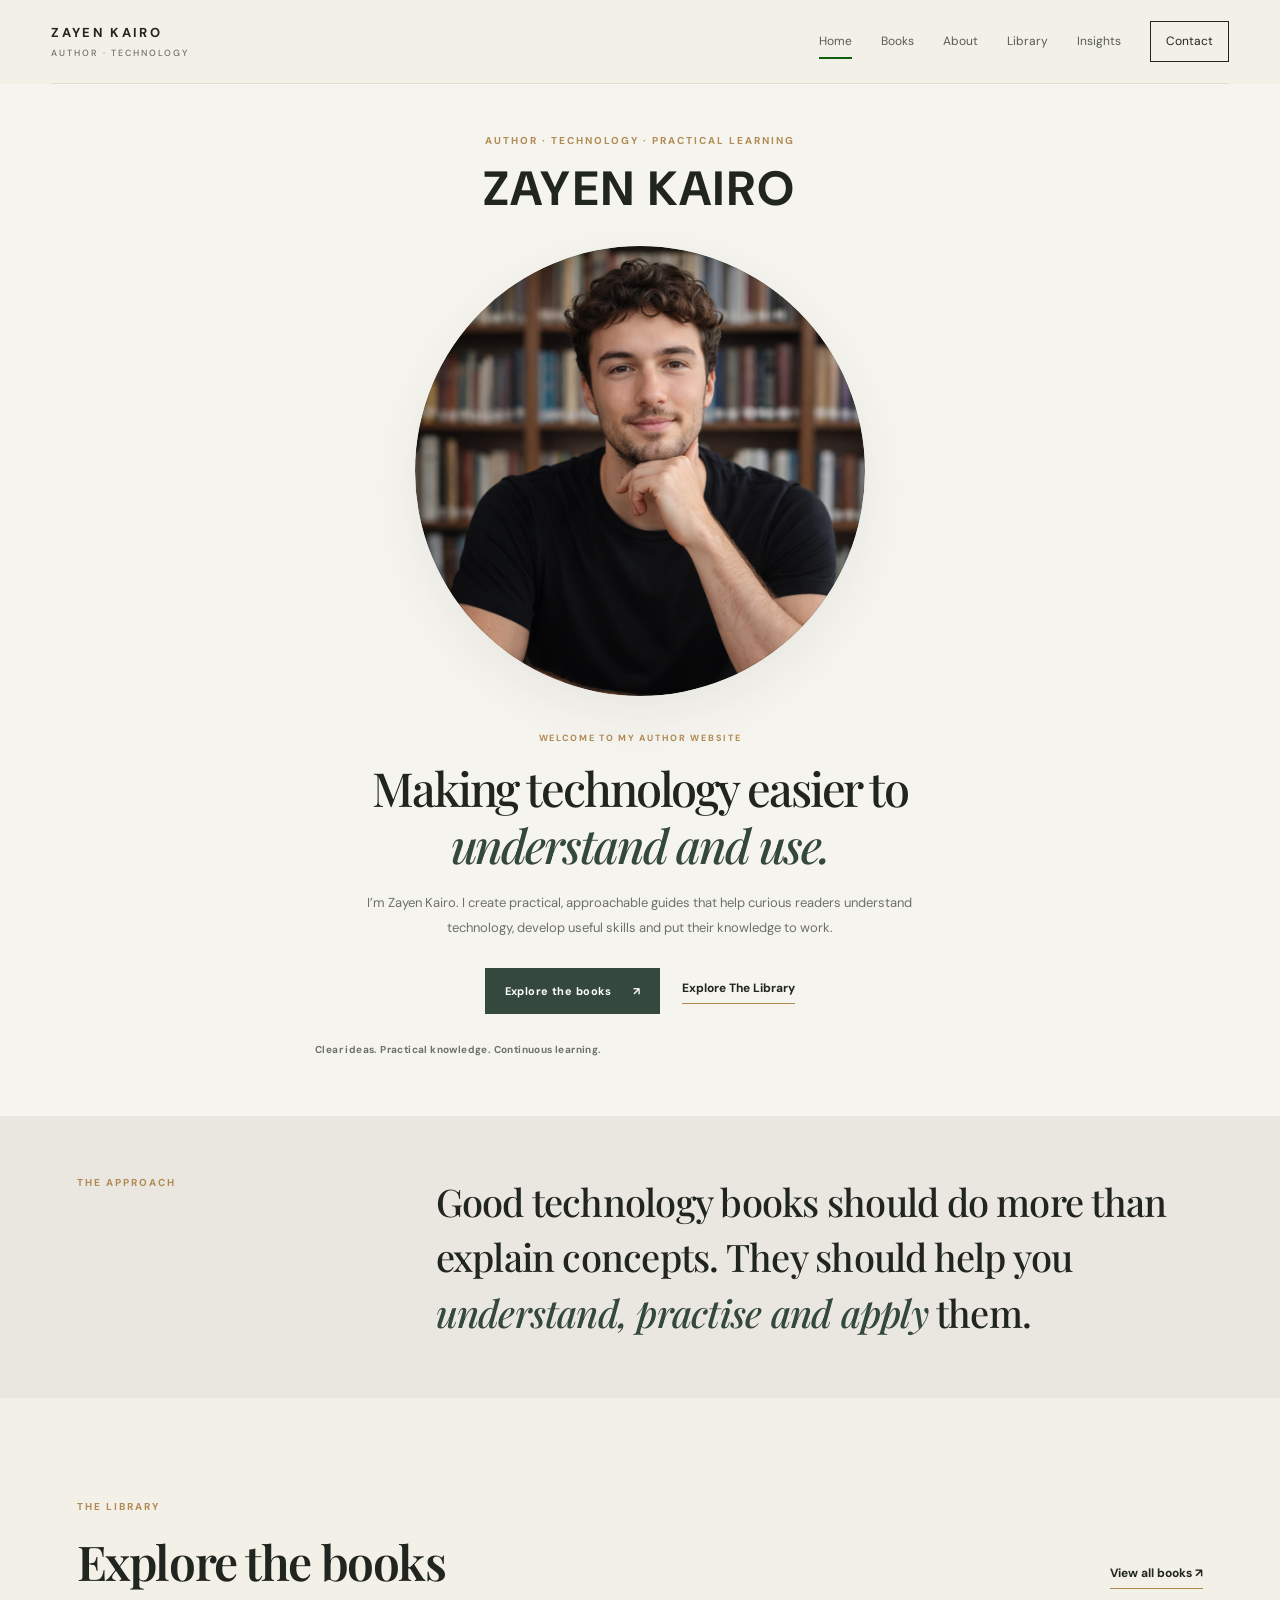
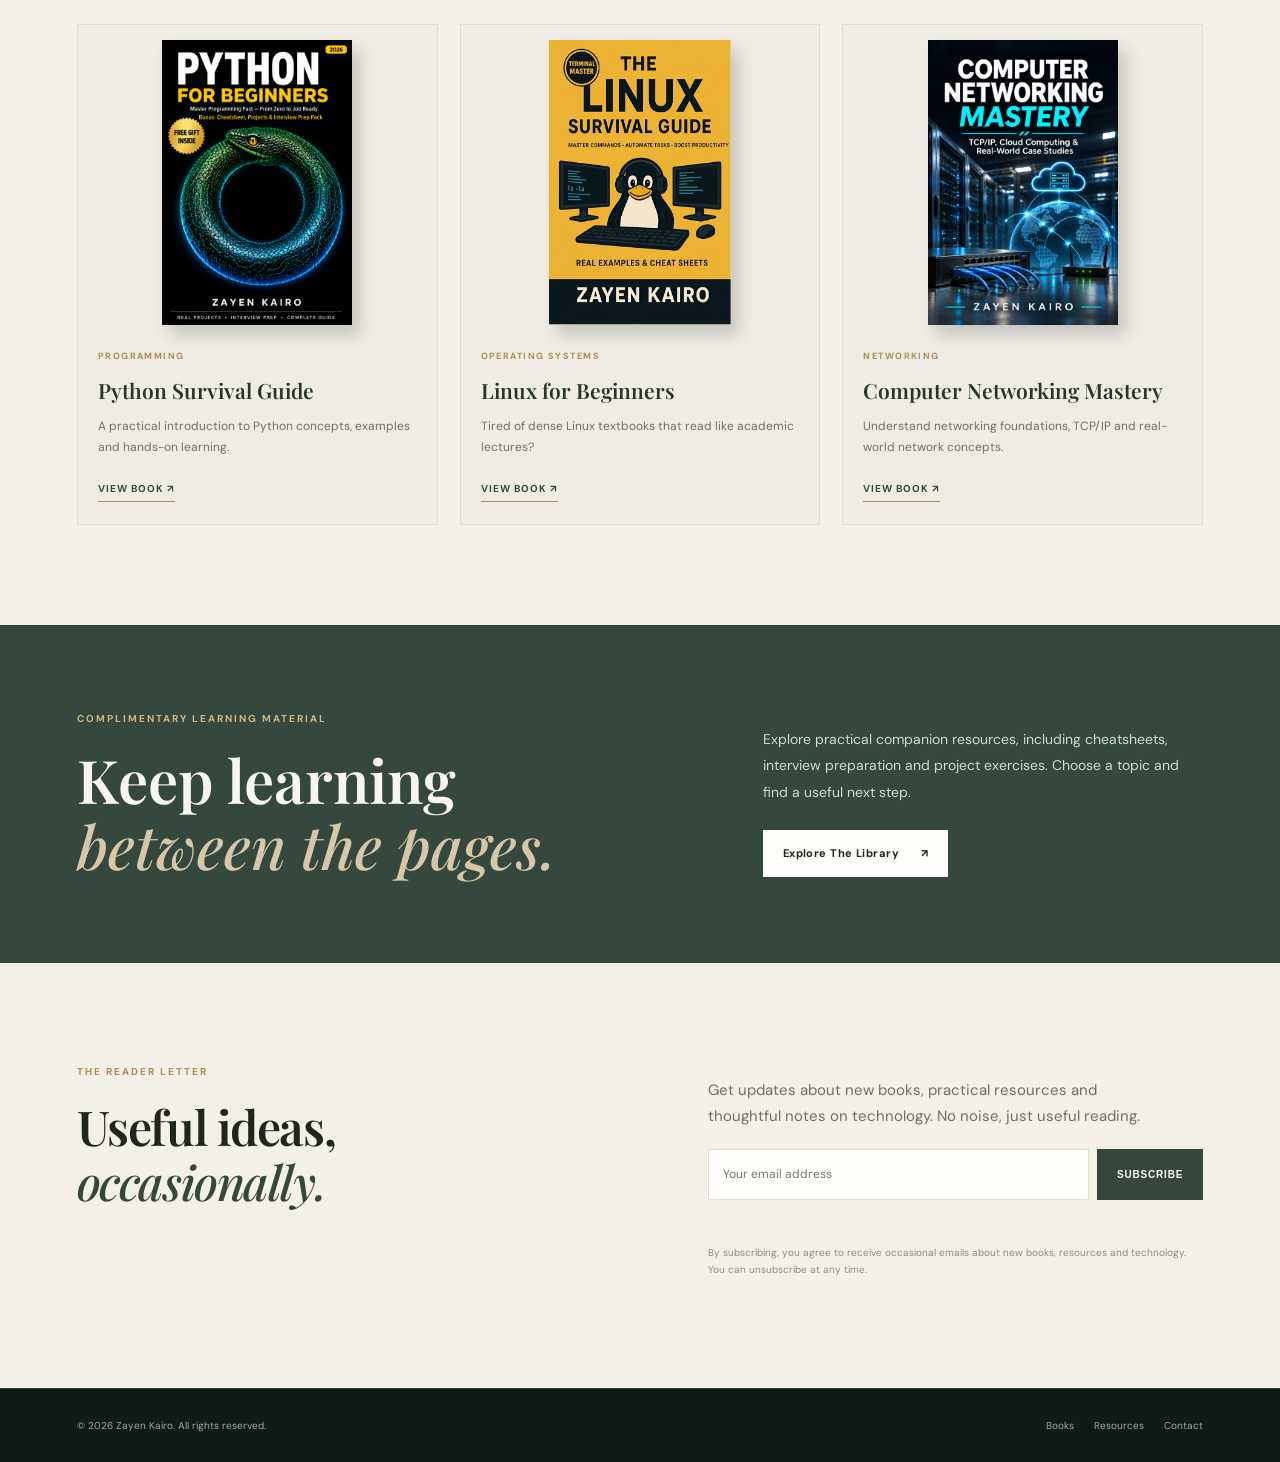
==== commit a3faa72f: "Done with NewsLetter" ====
--- a/index.html
+++ b/index.html
@@ -1,6 +1,6 @@
-
 <!DOCTYPE html>
 <html lang="en">
+
 <head>
   <meta charset="UTF-8">
   <meta name="viewport" content="width=device-width, initial-scale=1.0">
@@ -13,7 +13,9 @@
   <link rel="preconnect" href="https://fonts.googleapis.com">
   <link rel="preconnect" href="https://fonts.gstatic.com" crossorigin>
 
-  <link href="https://fonts.googleapis.com/css2?family=DM+Sans:wght@400;500;600;700&family=Playfair+Display:wght@500;600;700&display=swap" rel="stylesheet">
+  <link
+    href="https://fonts.googleapis.com/css2?family=DM+Sans:wght@400;500;600;700&family=Playfair+Display:wght@500;600;700&display=swap"
+    rel="stylesheet">
 
   <link rel="stylesheet" href="css/style.css">
 </head>
@@ -49,11 +51,7 @@
 
           <div class="portrait-background"></div>
 
-          <img
-            src="images/author/me.png"
-            alt="Zayen Kairo, technology author"
-            fetchpriority="high"
-          >
+          <img src="images/author/me.png" alt="Zayen Kairo, technology author" fetchpriority="high">
 
           <span class="portrait-ring" aria-hidden="true"></span>
 
@@ -85,7 +83,7 @@
             </a>
 
             <a class="text-link" href="resources.html">
-              Get free learning resources
+              Explore The Library
             </a>
 
           </div>
@@ -147,7 +145,7 @@
 
 
     <!-- =================================
-         FREE RESOURCES
+          THE LIBRARY 
     ================================== -->
 
     <section class="resource-promo">
@@ -175,7 +173,7 @@
           </p>
 
           <a class="button button-light" href="resources.html">
-            Explore free resources
+            Explore The Library
             <span aria-hidden="true">↗</span>
           </a>
 
@@ -214,8 +212,8 @@
         <div id="newsletter-form"></div>
 
         <p class="form-note">
-          Newsletter signup will be activated after your MailerLite
-          form is connected.
+          By subscribing, you agree to receive occasional emails about new
+          books, resources and technology. You can unsubscribe at any time.
         </p>
 
       </div>
@@ -230,4 +228,5 @@
   <script src="js/main.js"></script>
 
 </body>
-</html>
+
+</html>
--- a/css/style.css
+++ b/css/style.css
@@ -898,7 +898,7 @@
 
 /* Book Grid */
 
-.home-book-grid {
+#featured-books {
   display: grid;
   grid-template-columns: repeat(3, 1fr);
   gap: 22px;
@@ -907,7 +907,7 @@
 
 /* Book Cards */
 
-.home-book-grid .book-card {
+#featured-books .book-card {
   padding: 15px;
 
   background: #eeece4;
@@ -918,7 +918,7 @@
     box-shadow 0.45s;
 }
 
-.home-book-grid .book-card:hover {
+#featured-books .book-card:hover {
   transform: translateY(-9px);
   box-shadow: 0 22px 35px rgba(31, 43, 34, 0.09);
 }
@@ -926,38 +926,38 @@
 
 /* Book Covers */
 
-.home-book-grid .book-cover {
+#featured-books .book-cover {
   height: 285px;
   overflow: hidden;
 
   background: #e5e1d6;
 }
 
-.home-book-grid .book-cover img {
+#featured-books .book-cover img {
   transition: transform 0.6s;
 }
 
-.home-book-grid .book-card:hover .book-cover img {
+#featured-books .book-card:hover .book-cover img {
   transform: scale(1.04);
 }
 
 
 /* Book Details */
 
-.home-book-grid .book-meta {
+#featured-books .book-meta {
   padding: 17px 5px 7px;
 }
 
-.home-book-grid .book-meta h3 {
+#featured-books .book-meta h3 {
   color: #25372d;
   font: 600 21px var(--serif);
 }
 
-.home-book-grid .book-meta p {
+#featured-books .book-meta p {
   min-height: 42px;
 }
 
-.home-book-grid .book-link {
+#featured-books .book-link {
   color: #34483d;
 }
 
@@ -1687,6 +1687,39 @@
 }
 
 
+/* Homepage book covers — transparent background */
+
+#featured-books .book-cover {
+    height: 285px;
+    display: flex;
+    align-items: center;
+    justify-content: center;
+    padding: 0;
+
+    background: transparent;
+    border: none;
+    box-shadow: none;
+    overflow: visible;
+}
+
+#featured-books .book-cover img {
+    width: auto;
+    max-width: 100%;
+    height: 100%;
+    object-fit: contain;
+
+    filter: drop-shadow(8px 10px 8px rgba(25, 35, 28, 0.18));
+    transition: transform 0.6s ease, filter 0.6s ease;
+}
+
+#featured-books .book-card:hover .book-cover img {
+    transform: translateY(-4px) scale(1.02);
+    filter: drop-shadow(12px 15px 10px rgba(25, 35, 28, 0.22));
+}
+
+
+
+
 /* TABLET */
 
 @media (max-width: 800px) {
@@ -1871,6 +1904,93 @@
     transform: scaleX(1);
 }
 
+/* =================================
+   NEWSLETTER SIGNUP FORM
+================================= */
+
+.newsletter-placeholder {
+  display: flex;
+  gap: 8px;
+  margin-top: 20px;
+}
+
+.newsletter-placeholder input[type="email"] {
+  flex: 1;
+  min-width: 0;
+  padding: 14px;
+  border: 1px solid var(--line);
+  background: var(--white);
+  color: var(--ink);
+  font: inherit;
+  font-size: 12px;
+  outline: none;
+}
+
+.newsletter-placeholder input[type="email"]:focus {
+  border-color: var(--green);
+  box-shadow: 0 0 0 3px rgba(52, 72, 61, 0.08);
+}
+
+.newsletter-placeholder button {
+  border: 0;
+  background: var(--green);
+  color: white;
+  padding: 0 20px;
+  font-size: 10px;
+  font-weight: 700;
+  letter-spacing: 0.08em;
+  cursor: pointer;
+  transition: background 0.2s ease;
+}
+
+.newsletter-placeholder button:hover {
+  background: #25372d;
+}
+
+.newsletter-placeholder button:disabled {
+  opacity: 0.65;
+  cursor: wait;
+}
+
+.newsletter-message {
+  min-height: 20px;
+  margin-top: 12px;
+  color: var(--green);
+  font-size: 12px;
+  line-height: 1.6;
+}
+
+.visually-hidden {
+  position: absolute;
+  width: 1px;
+  height: 1px;
+  padding: 0;
+  margin: -1px;
+  overflow: hidden;
+  clip: rect(0, 0, 0, 0);
+  white-space: nowrap;
+  border: 0;
+}
+
+.newsletter-honeypot {
+  position: absolute;
+  left: -9999px;
+  width: 1px;
+  height: 1px;
+  overflow: hidden;
+}
+
+@media (max-width: 420px) {
+  .newsletter-placeholder {
+    flex-direction: column;
+  }
+
+  .newsletter-placeholder button {
+    padding: 14px;
+  }
+}
+
+
 /* Respect visitors who prefer reduced motion */
 @media (prefers-reduced-motion: reduce) {
     .author-photo,
@@ -1898,6 +2018,6 @@
 .home-page .nav a {
   color: #d7ded4;
 }
-.home-hero{min-height:auto}.hero-content{grid-template-columns:1fr;padding-top:70px;padding-bottom:75px}.hero-title{font-size:clamp(57px,14vw,78px)}.hero-description{font-size:14px}.hero-proof{margin-top:35px}.hero-visual{height:390px;transform:none;margin:15px 0 0}.orbit-one{width:300px}.orbit-two{width:365px}.hero-book-scene{transform:scale(.85) rotate(-4deg)}.scroll-cue{bottom:15px}.intro-home-grid{grid-template-columns:1fr;gap:30px}.intro-side-note{grid-column:auto;margin:5px 0 0 30px}.home-intro,.home-books,.newsletter-home{padding:80px 0}.books-heading{display:block;margin:32px 0}.books-heading>p{margin-top:18px}.home-book-grid{grid-template-columns:1fr 1fr;gap:12px}.home-book-grid .book-cover{height:220px}.home-book-grid .book-meta h3{font-size:18px}.home-book-grid .book-meta p{font-size:11px}.resource-feature{padding:75px 0}.resource-feature-grid{grid-template-columns:1fr;gap:25px}.resource-art{height:330px;order:2}.resource-feature-copy{order:1}.resource-sheet{transform:scale(.9) rotate(-7deg)}.sheet-back{transform:scale(.9) rotate(9deg) translate(25px,4px)}.newsletter-home-grid{grid-template-columns:1fr;gap:30px}.newsletter-home-copy{max-width:540px}.closing-note{padding:75px 0}.ticker-track{gap:22px}.ticker span{font-size:8px}}
-@media(max-width:390px){.home-book-grid{grid-template-columns:1fr}.home-book-grid .book-cover{height:280px}.hero-buttons{align-items:flex-start;flex-direction:column;gap:20px}.hero-visual{transform:scale(.9);margin-left:-10px;margin-right:-10px}}
+.home-hero{min-height:auto}.hero-content{grid-template-columns:1fr;padding-top:70px;padding-bottom:75px}.hero-title{font-size:clamp(57px,14vw,78px)}.hero-description{font-size:14px}.hero-proof{margin-top:35px}.hero-visual{height:390px;transform:none;margin:15px 0 0}.orbit-one{width:300px}.orbit-two{width:365px}.hero-book-scene{transform:scale(.85) rotate(-4deg)}.scroll-cue{bottom:15px}.intro-home-grid{grid-template-columns:1fr;gap:30px}.intro-side-note{grid-column:auto;margin:5px 0 0 30px}.home-intro,.home-books,.newsletter-home{padding:80px 0}.books-heading{display:block;margin:32px 0}.books-heading>p{margin-top:18px}#featured-books{grid-template-columns:1fr 1fr;gap:12px}#featured-books .book-cover{height:220px}#featured-books .book-meta h3{font-size:18px}#featured-books .book-meta p{font-size:11px}.resource-feature{padding:75px 0}.resource-feature-grid{grid-template-columns:1fr;gap:25px}.resource-art{height:330px;order:2}.resource-feature-copy{order:1}.resource-sheet{transform:scale(.9) rotate(-7deg)}.sheet-back{transform:scale(.9) rotate(9deg) translate(25px,4px)}.newsletter-home-grid{grid-template-columns:1fr;gap:30px}.newsletter-home-copy{max-width:540px}.closing-note{padding:75px 0}.ticker-track{gap:22px}.ticker span{font-size:8px}}
+@media(max-width:390px){#featured-books{grid-template-columns:1fr}#featured-books .book-cover{height:280px}.hero-buttons{align-items:flex-start;flex-direction:column;gap:20px}.hero-visual{transform:scale(.9);margin-left:-10px;margin-right:-10px}}
 @media(prefers-reduced-motion:reduce){*,*::before,*::after{scroll-behavior:auto!important;animation-duration:.01ms!important;animation-iteration-count:1!important;transition-duration:.01ms!important}.reveal{opacity:1;transform:none}.page-loader{display:none}}
